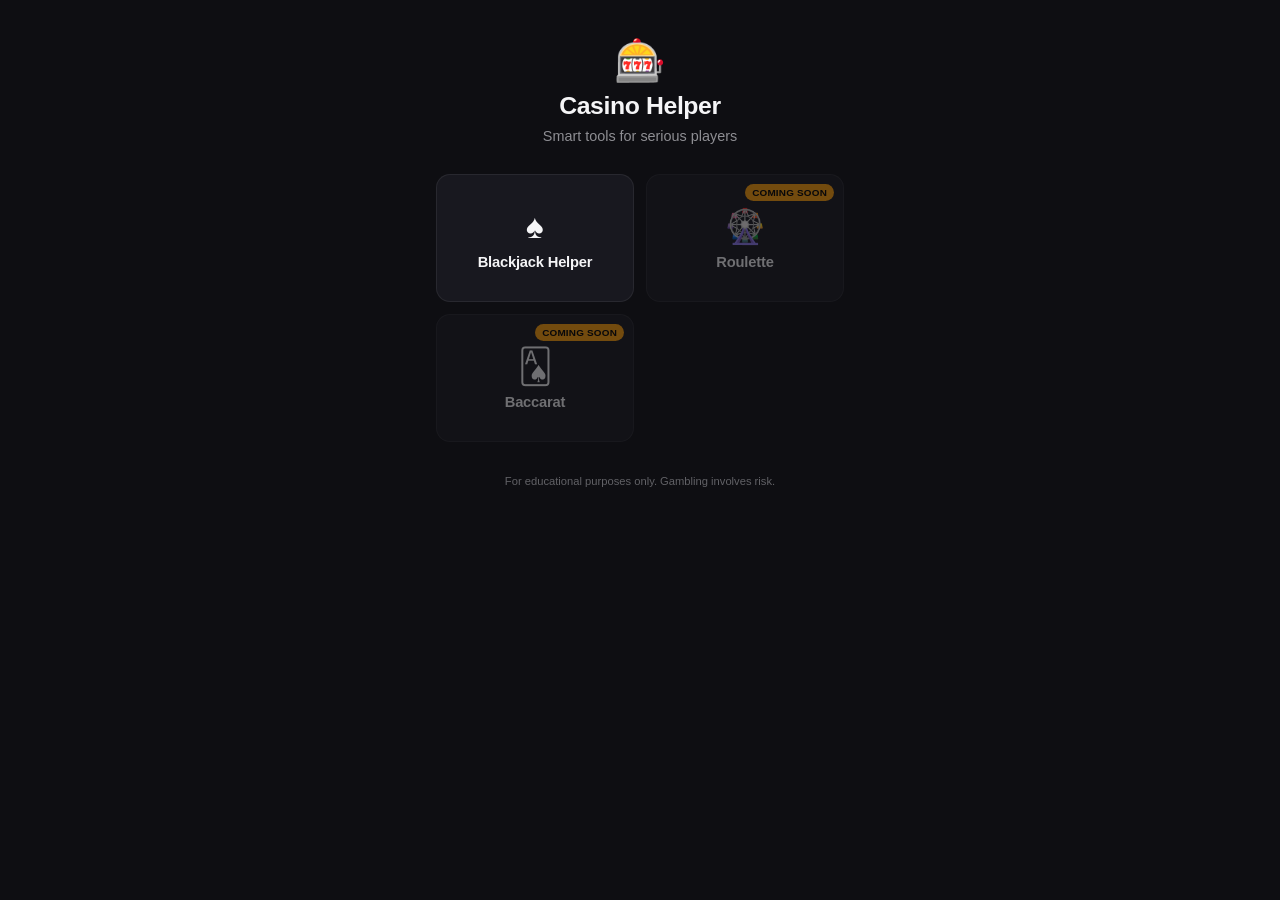
==== index.html @ 8d998544 "Create index.html" ====
<!DOCTYPE html>
<html lang="en">
<head>
  <meta charset="UTF-8">
  <meta name="viewport" content="width=device-width, initial-scale=1.0, maximum-scale=1.0, user-scalable=no">
  <title>Casino Helper</title>
  <script src="https://telegram.org/js/telegram-web-app.js"></script>
  <style>
    :root {
      --bg: var(--tg-theme-bg-color, #0e0e12);
      --text: var(--tg-theme-text-color, #f5f5f7);
      --hint: var(--tg-theme-hint-color, #8e8e93);
      --button: var(--tg-theme-button-color, #2aabee);
      --button-text: var(--tg-theme-button-text-color, #ffffff);
      --secondary: var(--tg-theme-secondary-bg-color, #1c1c22);
      --accent: #30d158;
      --danger: #ff453a;
      --warning: #ff9f0a;
      --card: #18181f;
      --border: rgba(255,255,255,0.07);
      --radius: 14px;
    }

    * {
      margin: 0;
      padding: 0;
      box-sizing: border-box;
      -webkit-tap-highlight-color: transparent;
    }

    body {
      font-family: -apple-system, BlinkMacSystemFont, 'SF Pro Text', 'Segoe UI', Roboto, Helvetica, Arial, sans-serif;
      background: var(--bg);
      color: var(--text);
      min-height: 100vh;
      overflow-x: hidden;
      -webkit-font-smoothing: antialiased;
    }

    .view {
      display: none;
      padding: 20px 16px 40px;
      max-width: 440px;
      margin: 0 auto;
    }

    .view.active {
      display: block;
      animation: fadeUp 0.28s ease;
    }

    @keyframes fadeUp {
      from { opacity: 0; transform: translateY(10px); }
      to { opacity: 1; transform: translateY(0); }
    }

    /* ===== MENU ===== */
    .header {
      text-align: center;
      padding: 20px 0 28px;
    }

    .header .logo {
      font-size: 2.6rem;
      margin-bottom: 10px;
      line-height: 1;
    }

    .header h1 {
      font-size: 1.55rem;
      font-weight: 700;
      letter-spacing: -0.4px;
      margin-bottom: 6px;
    }

    .header p {
      color: var(--hint);
      font-size: 0.9rem;
      line-height: 1.4;
    }

    .games-grid {
      display: grid;
      grid-template-columns: 1fr 1fr;
      gap: 12px;
    }

    .game-card {
      background: var(--card);
      border: 1px solid var(--border);
      border-radius: var(--radius);
      padding: 22px 12px 18px;
      text-align: center;
      cursor: pointer;
      transition: transform 0.12s ease, background 0.15s;
      position: relative;
      min-height: 128px;
      display: flex;
      flex-direction: column;
      align-items: center;
      justify-content: center;
      gap: 10px;
    }

    .game-card.enabled:active {
      transform: scale(0.96);
      background: #1f1f28;
    }

    .game-card.disabled {
      opacity: 0.42;
      cursor: not-allowed;
    }

    .game-card .icon {
      font-size: 2.1rem;
      line-height: 1;
    }

    .game-card .title {
      font-size: 0.92rem;
      font-weight: 600;
      letter-spacing: -0.2px;
    }

    .badge {
      position: absolute;
      top: 9px;
      right: 9px;
      background: var(--warning);
      color: #000;
      font-size: 0.62rem;
      font-weight: 700;
      padding: 3px 7px;
      border-radius: 20px;
      text-transform: uppercase;
      letter-spacing: 0.2px;
    }

    /* ===== BLACKJACK ===== */
    .top-bar {
      display: flex;
      align-items: center;
      margin-bottom: 18px;
    }

    .back-btn {
      display: inline-flex;
      align-items: center;
      gap: 5px;
      background: var(--secondary);
      border: 1px solid var(--border);
      color: var(--text);
      font-size: 0.9rem;
      font-weight: 500;
      padding: 9px 14px;
      border-radius: 10px;
      cursor: pointer;
    }

    .back-btn:active {
      opacity: 0.8;
    }

    .screen-title {
      font-size: 1.35rem;
      font-weight: 700;
      margin-bottom: 18px;
      letter-spacing: -0.3px;
    }

    .help-box {
      background: var(--secondary);
      border-radius: var(--radius);
      padding: 14px 16px;
      margin-bottom: 22px;
      font-size: 0.82rem;
      color: var(--hint);
      line-height: 1.55;
    }

    .help-box strong {
      color: var(--text);
    }

    .input-group {
      margin-bottom: 14px;
    }

    .input-group label {
      display: block;
      font-size: 0.82rem;
      color: var(--hint);
      margin-bottom: 6px;
      font-weight: 500;
    }

    .input-group input {
      width: 100%;
      background: var(--secondary);
      border: 1px solid var(--border);
      border-radius: 12px;
      padding: 15px 16px;
      font-size: 1.2rem;
      font-weight: 500;
      color: var(--text);
      outline: none;
      transition: border-color 0.2s;
    }

    .input-group input:focus {
      border-color: var(--button);
    }

    .input-group input::placeholder {
      color: var(--hint);
      opacity: 0.6;
      font-weight: 400;
    }

    .btn-row {
      display: flex;
      gap: 10px;
      margin: 20px 0 24px;
    }

    .btn {
      flex: 1;
      border: none;
      border-radius: 12px;
      padding: 16px;
      font-size: 1rem;
      font-weight: 600;
      cursor: pointer;
      transition: transform 0.1s, opacity 0.15s;
    }

    .btn:active {
      transform: scale(0.97);
    }

    .btn-primary {
      background: var(--button);
      color: var(--button-text);
    }

    .btn-secondary {
      background: var(--secondary);
      color: var(--text);
      border: 1px solid var(--border);
    }

    .result-card {
      background: var(--card);
      border: 1px solid var(--border);
      border-radius: 16px;
      padding: 22px 18px;
      display: none;
    }

    .result-card.visible {
      display: block;
      animation: fadeUp 0.3s ease;
    }

    .tc-value {
      font-size: 2.6rem;
      font-weight: 800;
      text-align: center;
      letter-spacing: -1px;
      line-height: 1.1;
    }

    .tc-label {
      text-align: center;
      color: var(--hint);
      font-size: 0.82rem;
      margin: 4px 0 18px;
      font-weight: 500;
    }

    .recommendation {
      text-align: center;
      font-size: 1.05rem;
      font-weight: 700;
      padding: 13px 12px;
      border-radius: 12px;
      margin-bottom: 14px;
      letter-spacing: -0.2px;
    }

    .rec-risk {
      background: rgba(48, 209, 88, 0.14);
      color: var(--accent);
    }

    .rec-neutral {
      background: rgba(255, 159, 10, 0.14);
      color: var(--warning);
    }

    .rec-pass {
      background: rgba(255, 69, 58, 0.14);
      color: var(--danger);
    }

    .extra-tip {
      font-size: 0.84rem;
      color: var(--hint);
      text-align: center;
      line-height: 1.5;
    }

    .disclaimer {
      text-align: center;
      font-size: 0.7rem;
      color: var(--hint);
      opacity: 0.65;
      margin-top: 32px;
      line-height: 1.4;
      padding: 0 10px;
    }
  </style>
</head>
<body>
  <!-- MAIN MENU -->
  <div id="view-menu" class="view active">
    <div class="header">
      <div class="logo">🎰</div>
      <h1>Casino Helper</h1>
      <p>Smart tools for serious players</p>
    </div>
    <div class="games-grid" id="games-grid"></div>
    <p class="disclaimer">For educational purposes only. Gambling involves risk.</p>
  </div>

  <!-- BLACKJACK -->
  <div id="view-blackjack" class="view">
    <div class="top-bar">
      <button class="back-btn" onclick="navigateTo('menu')">← Menu</button>
    </div>

    <h2 class="screen-title">♠ Blackjack Helper</h2>

    <div class="help-box">
      <strong>Hi-Lo System</strong><br>
      2–6 = <strong>+1</strong> &nbsp;·&nbsp; 7–9 = <strong>0</strong> &nbsp;·&nbsp; 10–A = <strong>−1</strong><br>
      Track Running Count → divide by decks left = True Count
    </div>

    <div class="input-group">
      <label for="running-count">Running Count</label>
      <input type="number" id="running-count" placeholder="e.g. 8 or -4" step="1" inputmode="numeric">
    </div>

    <div class="input-group">
      <label for="decks-remaining">Decks Remaining</label>
      <input type="number" id="decks-remaining" placeholder="e.g. 4.5" step="0.1" min="0.1" inputmode="decimal">
    </div>

    <div class="btn-row">
      <button class="btn btn-primary" id="calc-btn">Calculate</button>
      <button class="btn btn-secondary" id="reset-btn">Reset</button>
    </div>

    <div class="result-card" id="result-card">
      <div class="tc-value" id="true-count-value">0.0</div>
      <div class="tc-label">True Count</div>
      <div class="recommendation" id="recommendation"></div>
      <div class="extra-tip" id="extra-tip"></div>
    </div>

    <p class="disclaimer">For educational purposes only. Gambling involves risk.</p>
  </div>

  <script>
    /*
     * ============================================================
     * HOW TO ADD A NEW GAME
     * ============================================================
     * 1. Add entry to GAMES object:
     *    newgame: {
     *      id: 'newgame',
     *      title: 'Game Name',
     *      enabled: true,
     *      icon: '🎲',
     *      init: function () { ... }
     *    }
     * 2. Create <div id="view-newgame" class="view">...</div>
     * 3. Put logic inside init()
     * 4. Menu card is generated automatically
     * ============================================================
     */

    const GAMES = {
      blackjack: {
        id: 'blackjack',
        title: 'Blackjack Helper',
        enabled: true,
        icon: '♠',
        init: function () {
          const saved = localStorage.getItem('blackjack_runningCount');
          if (saved !== null) {
            document.getElementById('running-count').value = saved;
          }
          setTimeout(() => {
            const el = document.getElementById('running-count');
            if (el && !el.value) el.focus();
          }, 200);
        }
      },
      roulette: {
        id: 'roulette',
        title: 'Roulette',
        enabled: false,
        icon: '🎡',
        init: function () {}
      },
      baccarat: {
        id: 'baccarat',
        title: 'Baccarat',
        enabled: false,
        icon: '🂡',
        init: function () {}
      }
    };

    // ---------- Telegram ----------
    const tg = window.Telegram?.WebApp;
    if (tg) {
      tg.ready();
      tg.expand();
      tg.setHeaderColor(tg.themeParams.bg_color || '#0e0e12');
      tg.setBackgroundColor(tg.themeParams.bg_color || '#0e0e12');

      if (tg.themeParams) {
        const p = tg.themeParams;
        const root = document.documentElement;
        if (p.bg_color) root.style.setProperty('--tg-theme-bg-color', p.bg_color);
        if (p.text_color) root.style.setProperty('--tg-theme-text-color', p.text_color);
        if (p.hint_color) root.style.setProperty('--tg-theme-hint-color', p.hint_color);
        if (p.button_color) root.style.setProperty('--tg-theme-button-color', p.button_color);
        if (p.button_text_color) root.style.setProperty('--tg-theme-button-text-color', p.button_text_color);
        if (p.secondary_bg_color) root.style.setProperty('--tg-theme-secondary-bg-color', p.secondary_bg_color);
      }
    }

    function haptic(type = 'light') {
      try {
        tg?.HapticFeedback?.impactOccurred(type);
      } catch (e) {}
    }

    function showAlert(msg) {
      if (tg?.showAlert) {
        tg.showAlert(msg);
      } else {
        alert(msg);
      }
    }

    // ---------- Navigation ----------
    function navigateTo(viewId) {
      document.querySelectorAll('.view').forEach(v => v.classList.remove('active'));

      if (viewId === 'menu') {
        document.getElementById('view-menu').classList.add('active');
        haptic('light');
        return;
      }

      const game = GAMES[viewId];
      if (!game || !game.enabled) return;

      const viewEl = document.getElementById('view-' + viewId);
      if (viewEl) {
        viewEl.classList.add('active');
        haptic('light');
        if (typeof game.init === 'function') game.init();
      }
    }

    // ---------- Build Menu ----------
    function buildMenu() {
      const grid = document.getElementById('games-grid');
      grid.innerHTML = '';

      Object.values(GAMES).forEach(game => {
        const card = document.createElement('div');
        card.className = 'game-card ' + (game.enabled ? 'enabled' : 'disabled');
        card.innerHTML = `
          <div class="icon">${game.icon}</div>
          <div class="title">${game.title}</div>
          ${game.enabled ? '' : '<span class="badge">Coming Soon</span>'}
        `;
        if (game.enabled) {
          card.addEventListener('click', () => navigateTo(game.id));
        }
        grid.appendChild(card);
      });
    }

    // ---------- Blackjack Logic ----------
    function calculateTrueCount() {
      const rcRaw = document.getElementById('running-count').value.trim();
      const decksRaw = document.getElementById('decks-remaining').value.trim();

      const runningCount = parseFloat(rcRaw);
      const decksRemaining = parseFloat(decksRaw);

      if (rcRaw === '' || isNaN(runningCount)) {
        showAlert('Enter a valid Running Count (integer).');
        return;
      }
      if (decksRaw === '' || isNaN(decksRemaining) || decksRemaining <= 0) {
        showAlert('Decks Remaining must be a number greater than 0.');
        return;
      }

      localStorage.setItem('blackjack_runningCount', runningCount);

      const trueCount = runningCount / decksRemaining;
      const tc = Math.round(trueCount * 10) / 10;

      const resultCard = document.getElementById('result-card');
      const tcEl = document.getElementById('true-count-value');
      const recEl = document.getElementById('recommendation');
      const tipEl = document.getElementById('extra-tip');

      tcEl.textContent = (tc > 0 ? '+' : '') + tc.toFixed(1);
      tcEl.style.color = tc >= 2 ? 'var(--accent)' : tc <= -1 ? 'var(--danger)' : 'var(--text)';

      let recClass, recText, tipText;

      if (tc >= 2) {
        recClass = 'rec-risk';
        recText = 'RISK · Increase Bet';
        tipText = getAdvancedTip(tc);
      } else if (tc > -1) {
        recClass = 'rec-neutral';
        recText = 'Neutral · Basic Strategy';
        tipText = 'No clear edge. Play solid basic strategy and wait for a better count.';
      } else {
        recClass = 'rec-pass';
        recText = 'PASS · Minimum Bet';
        tipText = 'Casino has the edge. Reduce bets or sit out this shoe.';
      }

      recEl.className = 'recommendation ' + recClass;
      recEl.textContent = recText;
      tipEl.textContent = tipText;

      resultCard.classList.add('visible');
      haptic('medium');
    }

    function getAdvancedTip(tc) {
      if (tc >= 4) {
        return 'Very strong count. Take Insurance. Stand 16 vs 10, double 9 vs 2, double 10 vs A (Illustrious 18).';
      }
      if (tc >= 3) {
        return 'Strong edge. Consider Insurance. Key deviations: stand on 16 vs 10, double 10 vs A.';
      }
      return 'Player edge appears. Raise bet size moderately and stick to basic strategy + simple deviations.';
    }

    function resetCount() {
      document.getElementById('running-count').value = '';
      document.getElementById('decks-remaining').value = '';
      document.getElementById('result-card').classList.remove('visible');
      localStorage.removeItem('blackjack_runningCount');
      haptic('light');
    }

    // ---------- Events ----------
    document.getElementById('calc-btn').addEventListener('click', calculateTrueCount);
    document.getElementById('reset-btn').addEventListener('click', resetCount);

    document.getElementById('running-count').addEventListener('keydown', e => {
      if (e.key === 'Enter') {
        e.preventDefault();
        document.getElementById('decks-remaining').focus();
      }
    });

    document.getElementById('decks-remaining').addEventListener('keydown', e => {
      if (e.key === 'Enter') {
        e.preventDefault();
        calculateTrueCount();
      }
    });

    // ---------- Init ----------
    buildMenu();
  </script>
</body>
</html>
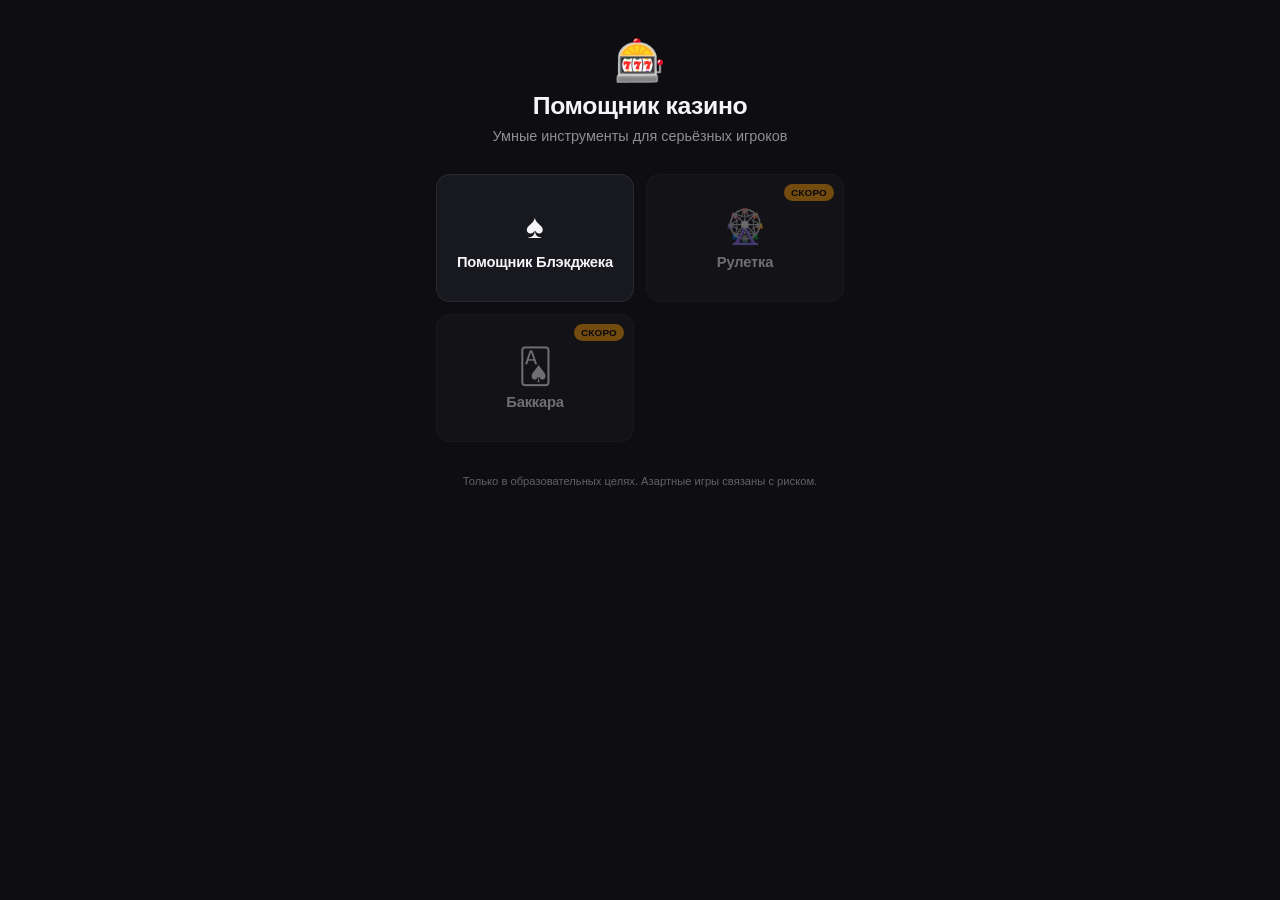
==== commit 98331a03: "Update index.html" ====
--- a/index.html
+++ b/index.html
@@ -1,9 +1,9 @@
 <!DOCTYPE html>
-<html lang="en">
+<html lang="ru">
 <head>
   <meta charset="UTF-8">
   <meta name="viewport" content="width=device-width, initial-scale=1.0, maximum-scale=1.0, user-scalable=no">
-  <title>Casino Helper</title>
+  <title>Помощник казино</title>
   <script src="https://telegram.org/js/telegram-web-app.js"></script>
   <style>
     :root {
@@ -187,12 +187,38 @@
       margin-bottom: 14px;
     }
 
-    .input-group label {
-      display: block;
+    .label-row {
+      display: flex;
+      align-items: center;
+      gap: 8px;
+      margin-bottom: 6px;
+    }
+
+    .label-row label {
       font-size: 0.82rem;
       color: var(--hint);
-      margin-bottom: 6px;
       font-weight: 500;
+    }
+
+    .info-btn {
+      width: 20px;
+      height: 20px;
+      border-radius: 50%;
+      background: var(--button);
+      color: var(--button-text);
+      border: none;
+      font-size: 0.75rem;
+      font-weight: 700;
+      cursor: pointer;
+      display: flex;
+      align-items: center;
+      justify-content: center;
+      flex-shrink: 0;
+      line-height: 1;
+    }
+
+    .info-btn:active {
+      opacity: 0.75;
     }
 
     .input-group input {
@@ -327,40 +353,46 @@
   <div id="view-menu" class="view active">
     <div class="header">
       <div class="logo">🎰</div>
-      <h1>Casino Helper</h1>
-      <p>Smart tools for serious players</p>
+      <h1>Помощник казино</h1>
+      <p>Умные инструменты для серьёзных игроков</p>
     </div>
     <div class="games-grid" id="games-grid"></div>
-    <p class="disclaimer">For educational purposes only. Gambling involves risk.</p>
+    <p class="disclaimer">Только в образовательных целях. Азартные игры связаны с риском.</p>
   </div>
 
   <!-- BLACKJACK -->
   <div id="view-blackjack" class="view">
     <div class="top-bar">
-      <button class="back-btn" onclick="navigateTo('menu')">← Menu</button>
+      <button class="back-btn" onclick="navigateTo('menu')">← Меню</button>
     </div>
 
-    <h2 class="screen-title">♠ Blackjack Helper</h2>
+    <h2 class="screen-title">♠ Помощник Блэкджека</h2>
 
     <div class="help-box">
-      <strong>Hi-Lo System</strong><br>
-      2–6 = <strong>+1</strong> &nbsp;·&nbsp; 7–9 = <strong>0</strong> &nbsp;·&nbsp; 10–A = <strong>−1</strong><br>
-      Track Running Count → divide by decks left = True Count
+      <strong>Система Hi-Lo</strong><br>
+      2–6 = <strong>+1</strong> &nbsp;·&nbsp; 7–9 = <strong>0</strong> &nbsp;·&nbsp; 10–Туз = <strong>−1</strong><br>
+      Считаете Running Count по ходу раздачи → делите на оставшиеся колоды = True Count
     </div>
 
     <div class="input-group">
-      <label for="running-count">Running Count</label>
-      <input type="number" id="running-count" placeholder="e.g. 8 or -4" step="1" inputmode="numeric">
+      <div class="label-row">
+        <label for="running-count">Running Count (текущий счёт)</label>
+        <button class="info-btn" onclick="showInfo('running')">!</button>
+      </div>
+      <input type="number" id="running-count" placeholder="например 8 или -4" step="1" inputmode="numeric">
     </div>
 
     <div class="input-group">
-      <label for="decks-remaining">Decks Remaining</label>
-      <input type="number" id="decks-remaining" placeholder="e.g. 4.5" step="0.1" min="0.1" inputmode="decimal">
+      <div class="label-row">
+        <label for="decks-remaining">Оставшиеся колоды</label>
+        <button class="info-btn" onclick="showInfo('decks')">!</button>
+      </div>
+      <input type="number" id="decks-remaining" placeholder="например 4.5" step="0.1" min="0.1" inputmode="decimal">
     </div>
 
     <div class="btn-row">
-      <button class="btn btn-primary" id="calc-btn">Calculate</button>
-      <button class="btn btn-secondary" id="reset-btn">Reset</button>
+      <button class="btn btn-primary" id="calc-btn">Рассчитать</button>
+      <button class="btn btn-secondary" id="reset-btn">Сбросить</button>
     </div>
 
     <div class="result-card" id="result-card">
@@ -370,32 +402,32 @@
       <div class="extra-tip" id="extra-tip"></div>
     </div>
 
-    <p class="disclaimer">For educational purposes only. Gambling involves risk.</p>
+    <p class="disclaimer">Только в образовательных целях. Азартные игры связаны с риском.</p>
   </div>
 
   <script>
     /*
      * ============================================================
-     * HOW TO ADD A NEW GAME
+     * КАК ДОБАВИТЬ НОВУЮ ИГРУ
      * ============================================================
-     * 1. Add entry to GAMES object:
+     * 1. Добавь запись в объект GAMES:
      *    newgame: {
      *      id: 'newgame',
-     *      title: 'Game Name',
+     *      title: 'Название игры',
      *      enabled: true,
      *      icon: '🎲',
      *      init: function () { ... }
      *    }
-     * 2. Create <div id="view-newgame" class="view">...</div>
-     * 3. Put logic inside init()
-     * 4. Menu card is generated automatically
+     * 2. Создай <div id="view-newgame" class="view">...</div>
+     * 3. Логику пиши внутри init()
+     * 4. Карточка в меню появится автоматически
      * ============================================================
      */
 
     const GAMES = {
       blackjack: {
         id: 'blackjack',
-        title: 'Blackjack Helper',
+        title: 'Помощник Блэкджека',
         enabled: true,
         icon: '♠',
         init: function () {
@@ -411,14 +443,14 @@
       },
       roulette: {
         id: 'roulette',
-        title: 'Roulette',
+        title: 'Рулетка',
         enabled: false,
         icon: '🎡',
         init: function () {}
       },
       baccarat: {
         id: 'baccarat',
-        title: 'Baccarat',
+        title: 'Баккара',
         enabled: false,
         icon: '🂡',
         init: function () {}
@@ -459,6 +491,31 @@
       }
     }
 
+    // ---------- Пояснения по кнопке ! ----------
+    function showInfo(type) {
+      haptic('light');
+      if (type === 'running') {
+        showAlert(
+          'Running Count (текущий счёт)\n\n' +
+          'Это суммарный счёт всех открытых карт по системе Hi-Lo:\n\n' +
+          '• Карты 2, 3, 4, 5, 6 → +1\n' +
+          '• Карты 7, 8, 9 → 0\n' +
+          '• 10, Валет, Дама, Король, Туз → −1\n\n' +
+          'Просто прибавляйте или вычитайте значение каждой карты по мере раздачи. В конце раунда (или когда хотите проверить) введите получившееся число.'
+        );
+      } else if (type === 'decks') {
+        showAlert(
+          'Оставшиеся колоды\n\n' +
+          'Укажите, сколько колод примерно ещё осталось в шузе (колоде).\n\n' +
+          'Примеры:\n' +
+          '• Полный шуз 6 колод → 6\n' +
+          '• Осталось чуть меньше половины из 6 → 2.5–3\n' +
+          '• Осталось около 1 колоды → 1 или 1.5\n\n' +
+          'Точность до 0.5 колоды уже хорошо работает. True Count = Running Count ÷ Оставшиеся колоды.'
+        );
+      }
+    }
+
     // ---------- Navigation ----------
     function navigateTo(viewId) {
       document.querySelectorAll('.view').forEach(v => v.classList.remove('active'));
@@ -491,7 +548,7 @@
         card.innerHTML = `
           <div class="icon">${game.icon}</div>
           <div class="title">${game.title}</div>
-          ${game.enabled ? '' : '<span class="badge">Coming Soon</span>'}
+          ${game.enabled ? '' : '<span class="badge">Скоро</span>'}
         `;
         if (game.enabled) {
           card.addEventListener('click', () => navigateTo(game.id));
@@ -509,11 +566,11 @@
       const decksRemaining = parseFloat(decksRaw);
 
       if (rcRaw === '' || isNaN(runningCount)) {
-        showAlert('Enter a valid Running Count (integer).');
+        showAlert('Введите корректный Running Count (целое число).');
         return;
       }
       if (decksRaw === '' || isNaN(decksRemaining) || decksRemaining <= 0) {
-        showAlert('Decks Remaining must be a number greater than 0.');
+        showAlert('Оставшиеся колоды должны быть числом больше 0.');
         return;
       }
 
@@ -534,16 +591,16 @@
 
       if (tc >= 2) {
         recClass = 'rec-risk';
-        recText = 'RISK · Increase Bet';
+        recText = 'РИСК · Увеличить ставку';
         tipText = getAdvancedTip(tc);
       } else if (tc > -1) {
         recClass = 'rec-neutral';
-        recText = 'Neutral · Basic Strategy';
-        tipText = 'No clear edge. Play solid basic strategy and wait for a better count.';
+        recText = 'Нейтрально · Базовая стратегия';
+        tipText = 'Явного преимущества нет. Играйте по базовой стратегии и ждите лучшего счёта.';
       } else {
         recClass = 'rec-pass';
-        recText = 'PASS · Minimum Bet';
-        tipText = 'Casino has the edge. Reduce bets or sit out this shoe.';
+        recText = 'ПАС · Минимальная ставка';
+        tipText = 'Преимущество у казино. Уменьшите ставки или пропустите этот шуз.';
       }
 
       recEl.className = 'recommendation ' + recClass;
@@ -556,12 +613,12 @@
 
     function getAdvancedTip(tc) {
       if (tc >= 4) {
-        return 'Very strong count. Take Insurance. Stand 16 vs 10, double 9 vs 2, double 10 vs A (Illustrious 18).';
+        return 'Очень сильный счёт. Берите Insurance. Стойте на 16 против 10, удваивайте 9 против 2, 10 против Туза (Illustrious 18).';
       }
       if (tc >= 3) {
-        return 'Strong edge. Consider Insurance. Key deviations: stand on 16 vs 10, double 10 vs A.';
-      }
-      return 'Player edge appears. Raise bet size moderately and stick to basic strategy + simple deviations.';
+        return 'Сильное преимущество. Можно брать Insurance. Ключевые отклонения: стоять на 16 vs 10, удваивать 10 vs Туз.';
+      }
+      return 'Появилось преимущество игрока. Умеренно повышайте ставку и придерживайтесь базовой стратегии + простых отклонений.';
     }
 
     function resetCount() {
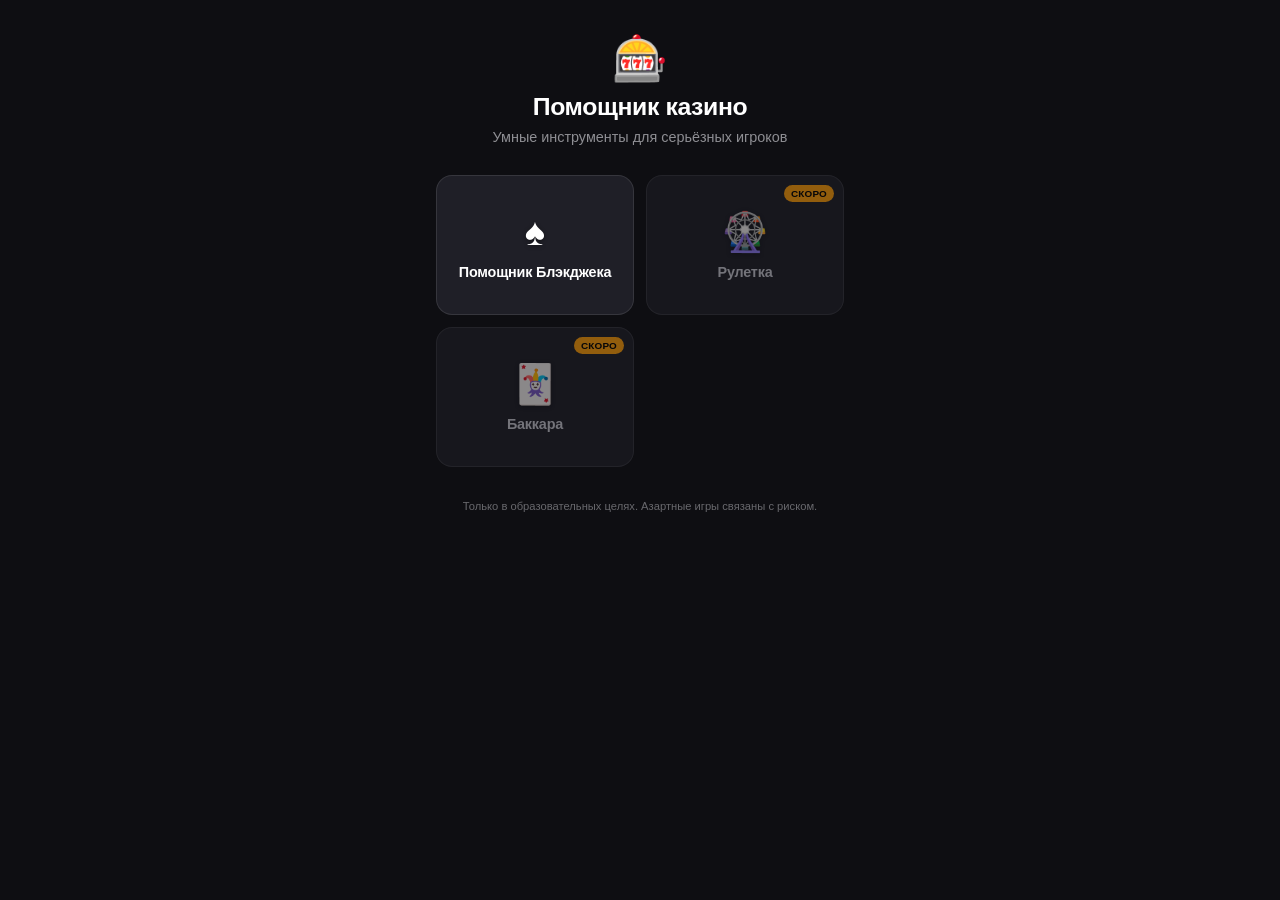
==== commit 0c21c658: "Update index.html" ====
--- a/index.html
+++ b/index.html
@@ -16,9 +16,9 @@
       --accent: #30d158;
       --danger: #ff453a;
       --warning: #ff9f0a;
-      --card: #18181f;
-      --border: rgba(255,255,255,0.07);
-      --radius: 14px;
+      --card: #1f1f27;
+      --border: rgba(255,255,255,0.10);
+      --radius: 16px;
     }
 
     * {
@@ -57,12 +57,12 @@
     /* ===== MENU ===== */
     .header {
       text-align: center;
-      padding: 20px 0 28px;
+      padding: 16px 0 28px;
     }
 
     .header .logo {
-      font-size: 2.6rem;
-      margin-bottom: 10px;
+      font-size: 2.8rem;
+      margin-bottom: 12px;
       line-height: 1;
     }
 
@@ -71,6 +71,7 @@
       font-weight: 700;
       letter-spacing: -0.4px;
       margin-bottom: 6px;
+      color: #ffffff;
     }
 
     .header p {
@@ -89,38 +90,50 @@
       background: var(--card);
       border: 1px solid var(--border);
       border-radius: var(--radius);
-      padding: 22px 12px 18px;
+      padding: 20px 10px 16px;
       text-align: center;
       cursor: pointer;
       transition: transform 0.12s ease, background 0.15s;
       position: relative;
-      min-height: 128px;
+      min-height: 140px;
       display: flex;
       flex-direction: column;
       align-items: center;
       justify-content: center;
-      gap: 10px;
+      gap: 12px;
     }
 
     .game-card.enabled:active {
       transform: scale(0.96);
-      background: #1f1f28;
+      background: #2a2a35;
     }
 
     .game-card.disabled {
-      opacity: 0.42;
+      opacity: 0.55;
       cursor: not-allowed;
     }
 
     .game-card .icon {
-      font-size: 2.1rem;
+      font-size: 2.4rem;
       line-height: 1;
+      color: #ffffff;
+      filter: drop-shadow(0 1px 2px rgba(0,0,0,0.4));
+    }
+
+    .game-card.enabled .icon {
+      color: #ffffff;
     }
 
     .game-card .title {
-      font-size: 0.92rem;
+      font-size: 0.9rem;
       font-weight: 600;
       letter-spacing: -0.2px;
+      color: #ffffff;
+      line-height: 1.25;
+    }
+
+    .game-card.disabled .title {
+      color: #c8c8d0;
     }
 
     .badge {
@@ -150,7 +163,7 @@
       gap: 5px;
       background: var(--secondary);
       border: 1px solid var(--border);
-      color: var(--text);
+      color: #ffffff;
       font-size: 0.9rem;
       font-weight: 500;
       padding: 9px 14px;
@@ -167,6 +180,7 @@
       font-weight: 700;
       margin-bottom: 18px;
       letter-spacing: -0.3px;
+      color: #ffffff;
     }
 
     .help-box {
@@ -180,7 +194,7 @@
     }
 
     .help-box strong {
-      color: var(--text);
+      color: #ffffff;
     }
 
     .input-group {
@@ -201,13 +215,13 @@
     }
 
     .info-btn {
-      width: 20px;
-      height: 20px;
+      width: 22px;
+      height: 22px;
       border-radius: 50%;
       background: var(--button);
       color: var(--button-text);
       border: none;
-      font-size: 0.75rem;
+      font-size: 0.8rem;
       font-weight: 700;
       cursor: pointer;
       display: flex;
@@ -229,7 +243,7 @@
       padding: 15px 16px;
       font-size: 1.2rem;
       font-weight: 500;
-      color: var(--text);
+      color: #ffffff;
       outline: none;
       transition: border-color 0.2s;
     }
@@ -240,7 +254,7 @@
 
     .input-group input::placeholder {
       color: var(--hint);
-      opacity: 0.6;
+      opacity: 0.7;
       font-weight: 400;
     }
 
@@ -272,7 +286,7 @@
 
     .btn-secondary {
       background: var(--secondary);
-      color: var(--text);
+      color: #ffffff;
       border: 1px solid var(--border);
     }
 
@@ -295,6 +309,7 @@
       text-align: center;
       letter-spacing: -1px;
       line-height: 1.1;
+      color: #ffffff;
     }
 
     .tc-label {
@@ -316,17 +331,17 @@
     }
 
     .rec-risk {
-      background: rgba(48, 209, 88, 0.14);
+      background: rgba(48, 209, 88, 0.16);
       color: var(--accent);
     }
 
     .rec-neutral {
-      background: rgba(255, 159, 10, 0.14);
+      background: rgba(255, 159, 10, 0.16);
       color: var(--warning);
     }
 
     .rec-pass {
-      background: rgba(255, 69, 58, 0.14);
+      background: rgba(255, 69, 58, 0.16);
       color: var(--danger);
     }
 
@@ -341,7 +356,7 @@
       text-align: center;
       font-size: 0.7rem;
       color: var(--hint);
-      opacity: 0.65;
+      opacity: 0.7;
       margin-top: 32px;
       line-height: 1.4;
       padding: 0 10px;
@@ -429,7 +444,7 @@
         id: 'blackjack',
         title: 'Помощник Блэкджека',
         enabled: true,
-        icon: '♠',
+        icon: '♠️',
         init: function () {
           const saved = localStorage.getItem('blackjack_runningCount');
           if (saved !== null) {
@@ -452,7 +467,7 @@
         id: 'baccarat',
         title: 'Баккара',
         enabled: false,
-        icon: '🂡',
+        icon: '🃏',
         init: function () {}
       }
     };
@@ -462,8 +477,10 @@
     if (tg) {
       tg.ready();
       tg.expand();
-      tg.setHeaderColor(tg.themeParams.bg_color || '#0e0e12');
-      tg.setBackgroundColor(tg.themeParams.bg_color || '#0e0e12');
+      try {
+        tg.setHeaderColor(tg.themeParams.bg_color || '#0e0e12');
+        tg.setBackgroundColor(tg.themeParams.bg_color || '#0e0e12');
+      } catch (e) {}
 
       if (tg.themeParams) {
         const p = tg.themeParams;
@@ -506,12 +523,12 @@
       } else if (type === 'decks') {
         showAlert(
           'Оставшиеся колоды\n\n' +
-          'Укажите, сколько колод примерно ещё осталось в шузе (колоде).\n\n' +
+          'Укажите, сколько колод примерно ещё осталось в шузе.\n\n' +
           'Примеры:\n' +
           '• Полный шуз 6 колод → 6\n' +
           '• Осталось чуть меньше половины из 6 → 2.5–3\n' +
           '• Осталось около 1 колоды → 1 или 1.5\n\n' +
-          'Точность до 0.5 колоды уже хорошо работает. True Count = Running Count ÷ Оставшиеся колоды.'
+          'Точность до 0.5 колоды уже хорошо работает.\nTrue Count = Running Count ÷ Оставшиеся колоды.'
         );
       }
     }
@@ -585,7 +602,7 @@
       const tipEl = document.getElementById('extra-tip');
 
       tcEl.textContent = (tc > 0 ? '+' : '') + tc.toFixed(1);
-      tcEl.style.color = tc >= 2 ? 'var(--accent)' : tc <= -1 ? 'var(--danger)' : 'var(--text)';
+      tcEl.style.color = tc >= 2 ? 'var(--accent)' : tc <= -1 ? 'var(--danger)' : '#ffffff';
 
       let recClass, recText, tipText;
 
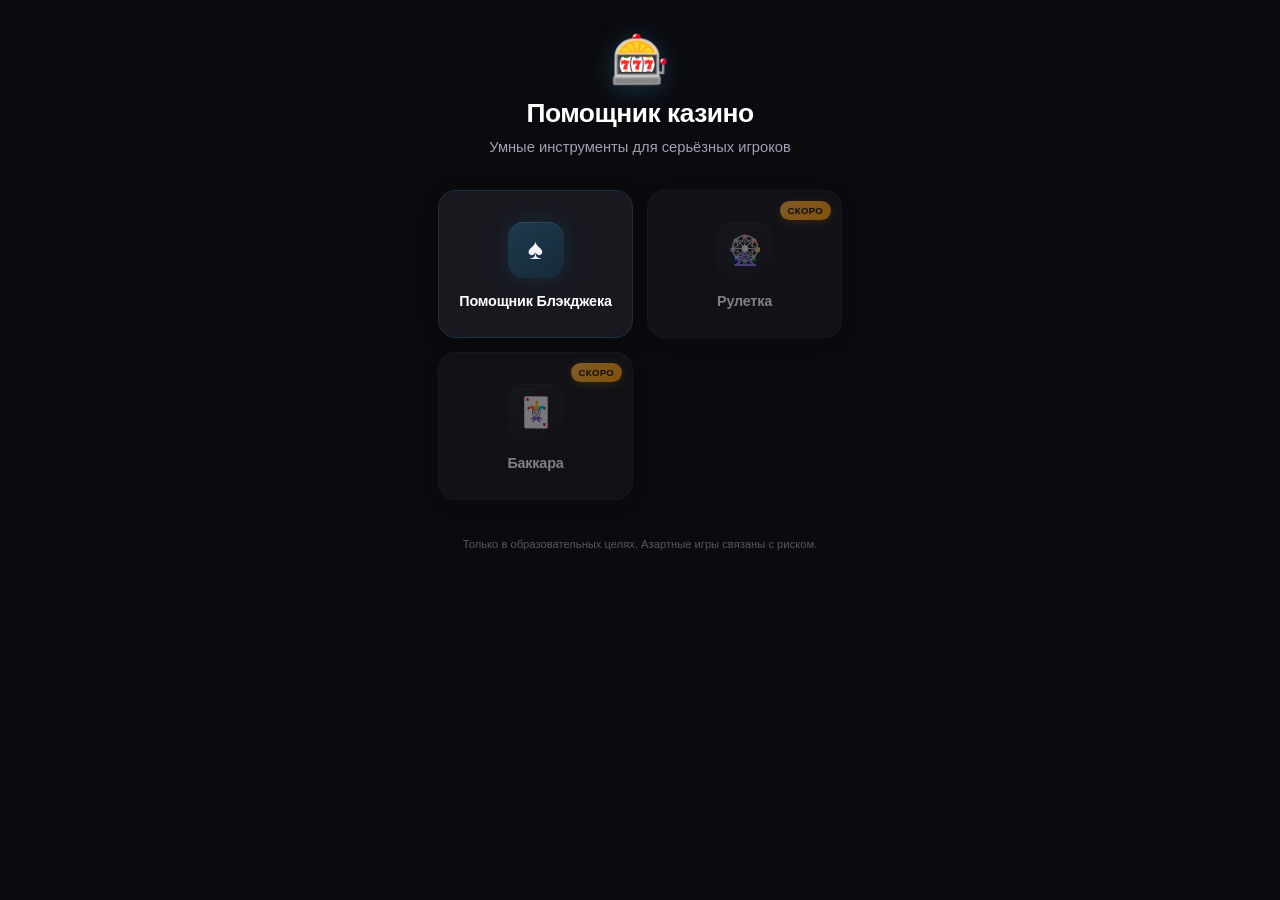
==== commit a506746f: "Update index.html" ====
--- a/index.html
+++ b/index.html
@@ -7,18 +7,22 @@
   <script src="https://telegram.org/js/telegram-web-app.js"></script>
   <style>
     :root {
-      --bg: var(--tg-theme-bg-color, #0e0e12);
-      --text: var(--tg-theme-text-color, #f5f5f7);
-      --hint: var(--tg-theme-hint-color, #8e8e93);
-      --button: var(--tg-theme-button-color, #2aabee);
-      --button-text: var(--tg-theme-button-text-color, #ffffff);
-      --secondary: var(--tg-theme-secondary-bg-color, #1c1c22);
+      --bg: #0b0b0f;
+      --bg-elevated: #13131a;
+      --card: #18181f;
+      --card-hover: #1f1f28;
+      --text: #f4f4f8;
+      --text-secondary: #a0a0b0;
+      --hint: #6e6e80;
+      --border: rgba(255, 255, 255, 0.06);
+      --border-strong: rgba(255, 255, 255, 0.1);
+      --button: #2aabee;
+      --button-hover: #1e9ad9;
       --accent: #30d158;
       --danger: #ff453a;
       --warning: #ff9f0a;
-      --card: #1f1f27;
-      --border: rgba(255,255,255,0.10);
-      --radius: 16px;
+      --radius: 18px;
+      --radius-sm: 12px;
     }
 
     * {
@@ -29,7 +33,7 @@
     }
 
     body {
-      font-family: -apple-system, BlinkMacSystemFont, 'SF Pro Text', 'Segoe UI', Roboto, Helvetica, Arial, sans-serif;
+      font-family: -apple-system, BlinkMacSystemFont, 'SF Pro Display', 'SF Pro Text', 'Segoe UI', Roboto, Helvetica, Arial, sans-serif;
       background: var(--bg);
       color: var(--text);
       min-height: 100vh;
@@ -39,89 +43,101 @@
 
     .view {
       display: none;
-      padding: 20px 16px 40px;
+      padding: 24px 18px 48px;
       max-width: 440px;
       margin: 0 auto;
     }
 
     .view.active {
       display: block;
-      animation: fadeUp 0.28s ease;
+      animation: fadeUp 0.3s cubic-bezier(0.22, 1, 0.36, 1);
     }
 
     @keyframes fadeUp {
-      from { opacity: 0; transform: translateY(10px); }
+      from { opacity: 0; transform: translateY(12px); }
       to { opacity: 1; transform: translateY(0); }
     }
 
-    /* ===== MENU ===== */
     .header {
       text-align: center;
-      padding: 16px 0 28px;
+      padding: 12px 0 32px;
     }
 
     .header .logo {
-      font-size: 2.8rem;
-      margin-bottom: 12px;
+      font-size: 3rem;
+      margin-bottom: 14px;
       line-height: 1;
+      filter: drop-shadow(0 4px 12px rgba(42, 171, 238, 0.25));
     }
 
     .header h1 {
-      font-size: 1.55rem;
+      font-size: 1.65rem;
       font-weight: 700;
-      letter-spacing: -0.4px;
-      margin-bottom: 6px;
+      letter-spacing: -0.5px;
+      margin-bottom: 8px;
       color: #ffffff;
     }
 
     .header p {
-      color: var(--hint);
-      font-size: 0.9rem;
-      line-height: 1.4;
+      color: var(--text-secondary);
+      font-size: 0.92rem;
+      line-height: 1.45;
     }
 
     .games-grid {
       display: grid;
       grid-template-columns: 1fr 1fr;
-      gap: 12px;
+      gap: 14px;
     }
 
     .game-card {
       background: var(--card);
       border: 1px solid var(--border);
       border-radius: var(--radius);
-      padding: 20px 10px 16px;
+      padding: 24px 14px 20px;
       text-align: center;
       cursor: pointer;
-      transition: transform 0.12s ease, background 0.15s;
+      transition: transform 0.15s ease, background 0.15s, border-color 0.15s, box-shadow 0.15s;
       position: relative;
-      min-height: 140px;
+      min-height: 148px;
       display: flex;
       flex-direction: column;
       align-items: center;
       justify-content: center;
-      gap: 12px;
+      gap: 14px;
+      box-shadow: 0 4px 20px rgba(0, 0, 0, 0.25);
     }
 
     .game-card.enabled:active {
       transform: scale(0.96);
-      background: #2a2a35;
+      background: var(--card-hover);
+      border-color: var(--border-strong);
+    }
+
+    .game-card.enabled {
+      border-color: rgba(42, 171, 238, 0.15);
     }
 
     .game-card.disabled {
-      opacity: 0.55;
+      opacity: 0.48;
       cursor: not-allowed;
     }
 
-    .game-card .icon {
-      font-size: 2.4rem;
-      line-height: 1;
-      color: #ffffff;
-      filter: drop-shadow(0 1px 2px rgba(0,0,0,0.4));
-    }
-
-    .game-card.enabled .icon {
-      color: #ffffff;
+    .game-card .icon-wrap {
+      width: 56px;
+      height: 56px;
+      border-radius: 16px;
+      background: linear-gradient(145deg, #22222c, #1a1a22);
+      display: flex;
+      align-items: center;
+      justify-content: center;
+      font-size: 1.8rem;
+      box-shadow: inset 0 1px 0 rgba(255,255,255,0.05);
+    }
+
+    .game-card.enabled .icon-wrap {
+      background: linear-gradient(145deg, #1e3a4f, #152a38);
+      box-shadow: 0 0 20px rgba(42, 171, 238, 0.15), inset 0 1px 0 rgba(255,255,255,0.08);
     }
 
     .game-card .title {
@@ -129,88 +145,96 @@
       font-weight: 600;
       letter-spacing: -0.2px;
       color: #ffffff;
-      line-height: 1.25;
-    }
-
-    .game-card.disabled .title {
-      color: #c8c8d0;
+      line-height: 1.3;
     }
 
     .badge {
       position: absolute;
-      top: 9px;
-      right: 9px;
-      background: var(--warning);
-      color: #000;
-      font-size: 0.62rem;
+      top: 10px;
+      right: 10px;
+      background: linear-gradient(135deg, #ffb340, #ff9f0a);
+      color: #1a1200;
+      font-size: 0.6rem;
       font-weight: 700;
-      padding: 3px 7px;
+      padding: 4px 8px;
       border-radius: 20px;
       text-transform: uppercase;
-      letter-spacing: 0.2px;
-    }
-
-    /* ===== BLACKJACK ===== */
+      letter-spacing: 0.3px;
+      box-shadow: 0 2px 8px rgba(255, 159, 10, 0.3);
+    }
+
     .top-bar {
       display: flex;
       align-items: center;
-      margin-bottom: 18px;
-    }
-
-    .back-btn {
+      justify-content: space-between;
+      margin-bottom: 20px;
+      gap: 10px;
+    }
+
+    .back-btn, .help-btn {
       display: inline-flex;
       align-items: center;
-      gap: 5px;
-      background: var(--secondary);
+      gap: 6px;
+      background: var(--bg-elevated);
       border: 1px solid var(--border);
-      color: #ffffff;
+      color: var(--text-secondary);
       font-size: 0.9rem;
       font-weight: 500;
-      padding: 9px 14px;
-      border-radius: 10px;
+      padding: 10px 16px;
+      border-radius: 12px;
       cursor: pointer;
-    }
-
-    .back-btn:active {
-      opacity: 0.8;
+      transition: background 0.15s, color 0.15s;
+    }
+
+    .back-btn:active, .help-btn:active {
+      background: var(--card);
+      color: #ffffff;
+    }
+
+    .help-btn {
+      color: var(--button);
+      border-color: rgba(42, 171, 238, 0.25);
+      background: rgba(42, 171, 238, 0.08);
     }
 
     .screen-title {
-      font-size: 1.35rem;
+      font-size: 1.4rem;
       font-weight: 700;
-      margin-bottom: 18px;
-      letter-spacing: -0.3px;
+      margin-bottom: 20px;
+      letter-spacing: -0.4px;
       color: #ffffff;
     }
 
     .help-box {
-      background: var(--secondary);
+      background: var(--bg-elevated);
+      border: 1px solid var(--border);
       border-radius: var(--radius);
-      padding: 14px 16px;
-      margin-bottom: 22px;
-      font-size: 0.82rem;
-      color: var(--hint);
-      line-height: 1.55;
+      padding: 16px 18px;
+      margin-bottom: 24px;
+      font-size: 0.84rem;
+      color: var(--text-secondary);
+      line-height: 1.6;
     }
 
     .help-box strong {
       color: #ffffff;
+      font-weight: 600;
     }
 
     .input-group {
-      margin-bottom: 14px;
+      margin-bottom: 16px;
     }
 
     .label-row {
       display: flex;
       align-items: center;
       gap: 8px;
-      margin-bottom: 6px;
+      margin-bottom: 8px;
     }
 
     .label-row label {
-      font-size: 0.82rem;
-      color: var(--hint);
+      font-size: 0.84rem;
+      color: var(--text-secondary);
       font-weight: 500;
     }
 
@@ -218,10 +242,10 @@
       width: 22px;
       height: 22px;
       border-radius: 50%;
-      background: var(--button);
-      color: var(--button-text);
-      border: none;
-      font-size: 0.8rem;
+      background: rgba(42, 171, 238, 0.15);
+      color: var(--button);
+      border: 1px solid rgba(42, 171, 238, 0.25);
+      font-size: 0.75rem;
       font-weight: 700;
       cursor: pointer;
       display: flex;
@@ -229,50 +253,52 @@
       justify-content: center;
       flex-shrink: 0;
       line-height: 1;
+      transition: background 0.15s;
     }
 
     .info-btn:active {
-      opacity: 0.75;
+      background: rgba(42, 171, 238, 0.3);
     }
 
     .input-group input {
       width: 100%;
-      background: var(--secondary);
+      background: var(--bg-elevated);
       border: 1px solid var(--border);
-      border-radius: 12px;
-      padding: 15px 16px;
-      font-size: 1.2rem;
+      border-radius: var(--radius-sm);
+      padding: 16px 18px;
+      font-size: 1.15rem;
       font-weight: 500;
       color: #ffffff;
       outline: none;
-      transition: border-color 0.2s;
+      transition: border-color 0.2s, box-shadow 0.2s;
     }
 
     .input-group input:focus {
-      border-color: var(--button);
+      border-color: rgba(42, 171, 238, 0.5);
+      box-shadow: 0 0 0 3px rgba(42, 171, 238, 0.12);
     }
 
     .input-group input::placeholder {
       color: var(--hint);
-      opacity: 0.7;
+      opacity: 0.85;
       font-weight: 400;
     }
 
     .btn-row {
       display: flex;
-      gap: 10px;
-      margin: 20px 0 24px;
+      gap: 12px;
+      margin: 24px 0 28px;
     }
 
     .btn {
       flex: 1;
       border: none;
-      border-radius: 12px;
+      border-radius: var(--radius-sm);
       padding: 16px;
       font-size: 1rem;
       font-weight: 600;
       cursor: pointer;
-      transition: transform 0.1s, opacity 0.15s;
+      transition: transform 0.12s, opacity 0.15s, background 0.15s;
     }
 
     .btn:active {
@@ -280,91 +306,287 @@
     }
 
     .btn-primary {
-      background: var(--button);
-      color: var(--button-text);
+      background: linear-gradient(180deg, #35b5f5 0%, #2aabee 100%);
+      color: #ffffff;
+      box-shadow: 0 4px 16px rgba(42, 171, 238, 0.35);
+    }
+
+    .btn-primary:active {
+      background: var(--button-hover);
     }
 
     .btn-secondary {
-      background: var(--secondary);
-      color: #ffffff;
+      background: var(--bg-elevated);
+      color: var(--text-secondary);
       border: 1px solid var(--border);
+    }
+
+    .btn-secondary:active {
+      color: #ffffff;
+      background: var(--card);
     }
 
     .result-card {
       background: var(--card);
       border: 1px solid var(--border);
-      border-radius: 16px;
-      padding: 22px 18px;
+      border-radius: var(--radius);
+      padding: 28px 20px 24px;
       display: none;
+      box-shadow: 0 8px 32px rgba(0, 0, 0, 0.3);
     }
 
     .result-card.visible {
       display: block;
-      animation: fadeUp 0.3s ease;
+      animation: fadeUp 0.35s cubic-bezier(0.22, 1, 0.36, 1);
     }
 
     .tc-value {
-      font-size: 2.6rem;
+      font-size: 3rem;
       font-weight: 800;
       text-align: center;
-      letter-spacing: -1px;
-      line-height: 1.1;
+      letter-spacing: -1.5px;
+      line-height: 1.05;
       color: #ffffff;
     }
 
     .tc-label {
       text-align: center;
       color: var(--hint);
-      font-size: 0.82rem;
-      margin: 4px 0 18px;
+      font-size: 0.8rem;
+      margin: 6px 0 20px;
       font-weight: 500;
+      letter-spacing: 0.3px;
+      text-transform: uppercase;
     }
 
     .recommendation {
       text-align: center;
       font-size: 1.05rem;
       font-weight: 700;
-      padding: 13px 12px;
-      border-radius: 12px;
+      padding: 14px 16px;
+      border-radius: 14px;
       margin-bottom: 14px;
       letter-spacing: -0.2px;
     }
 
     .rec-risk {
-      background: rgba(48, 209, 88, 0.16);
+      background: rgba(48, 209, 88, 0.12);
       color: var(--accent);
+      border: 1px solid rgba(48, 209, 88, 0.2);
     }
 
     .rec-neutral {
-      background: rgba(255, 159, 10, 0.16);
+      background: rgba(255, 159, 10, 0.12);
       color: var(--warning);
+      border: 1px solid rgba(255, 159, 10, 0.2);
     }
 
     .rec-pass {
-      background: rgba(255, 69, 58, 0.16);
+      background: rgba(255, 69, 58, 0.12);
       color: var(--danger);
+      border: 1px solid rgba(255, 69, 58, 0.2);
     }
 
     .extra-tip {
       font-size: 0.84rem;
-      color: var(--hint);
+      color: var(--text-secondary);
       text-align: center;
-      line-height: 1.5;
+      line-height: 1.55;
+      padding: 0 4px;
     }
 
     .disclaimer {
       text-align: center;
       font-size: 0.7rem;
       color: var(--hint);
-      opacity: 0.7;
-      margin-top: 32px;
-      line-height: 1.4;
-      padding: 0 10px;
+      opacity: 0.75;
+      margin-top: 36px;
+      line-height: 1.45;
+      padding: 0 12px;
+    }
+
+    .modal-overlay {
+      position: fixed;
+      inset: 0;
+      background: rgba(0, 0, 0, 0.72);
+      backdrop-filter: blur(8px);
+      -webkit-backdrop-filter: blur(8px);
+      z-index: 1000;
+      display: flex;
+      align-items: flex-end;
+      justify-content: center;
+      opacity: 0;
+      visibility: hidden;
+      transition: opacity 0.25s ease, visibility 0.25s;
+      padding: 16px;
+    }
+
+    .modal-overlay.open {
+      opacity: 1;
+      visibility: visible;
+    }
+
+    .modal {
+      background: var(--card);
+      border: 1px solid var(--border-strong);
+      border-radius: 24px 24px 20px 20px;
+      width: 100%;
+      max-width: 400px;
+      max-height: 85vh;
+      overflow-y: auto;
+      transform: translateY(40px);
+      transition: transform 0.3s cubic-bezier(0.22, 1, 0.36, 1);
+      box-shadow: 0 -8px 40px rgba(0, 0, 0, 0.5);
+    }
+
+    .modal-overlay.open .modal {
+      transform: translateY(0);
+    }
+
+    .modal-header {
+      display: flex;
+      align-items: center;
+      justify-content: space-between;
+      padding: 20px 20px 12px;
+      position: sticky;
+      top: 0;
+      background: var(--card);
+      z-index: 2;
+      border-bottom: 1px solid var(--border);
+    }
+
+    .modal-header h3 {
+      font-size: 1.15rem;
+      font-weight: 700;
+      color: #ffffff;
+      letter-spacing: -0.3px;
+    }
+
+    .modal-close {
+      width: 32px;
+      height: 32px;
+      border-radius: 50%;
+      background: var(--bg-elevated);
+      border: 1px solid var(--border);
+      color: var(--text-secondary);
+      font-size: 1.1rem;
+      cursor: pointer;
+      display: flex;
+      align-items: center;
+      justify-content: center;
+      line-height: 1;
+    }
+
+    .modal-close:active {
+      background: var(--card-hover);
+      color: #ffffff;
+    }
+
+    .modal-body {
+      padding: 8px 20px 28px;
+    }
+
+    .modal-section {
+      margin-bottom: 22px;
+    }
+
+    .modal-section:last-child {
+      margin-bottom: 0;
+    }
+
+    .modal-section h4 {
+      font-size: 0.95rem;
+      font-weight: 600;
+      color: #ffffff;
+      margin-bottom: 10px;
+    }
+
+    .modal-section p {
+      font-size: 0.88rem;
+      color: var(--text-secondary);
+      line-height: 1.55;
+      margin-bottom: 8px;
+    }
+
+    .modal-img {
+      width: 100%;
+      border-radius: 14px;
+      margin: 12px 0 4px;
+      display: block;
+      border: 1px solid var(--border);
+    }
+
+    .step-list {
+      display: flex;
+      flex-direction: column;
+      gap: 12px;
+      margin-top: 10px;
+    }
+
+    .step {
+      display: flex;
+      gap: 12px;
+      align-items: flex-start;
+    }
+
+    .step-num {
+      width: 26px;
+      height: 26px;
+      border-radius: 50%;
+      background: rgba(42, 171, 238, 0.15);
+      color: var(--button);
+      font-size: 0.8rem;
+      font-weight: 700;
+      display: flex;
+      align-items: center;
+      justify-content: center;
+      flex-shrink: 0;
+      margin-top: 1px;
+    }
+
+    .step-text {
+      font-size: 0.88rem;
+      color: var(--text-secondary);
+      line-height: 1.5;
+    }
+
+    .example-box {
+      background: rgba(42, 171, 238, 0.08);
+      border: 1px solid rgba(42, 171, 238, 0.18);
+      border-radius: 14px;
+      padding: 14px 16px;
+      margin-top: 12px;
+    }
+
+    .example-box .label {
+      font-size: 0.75rem;
+      color: var(--button);
+      font-weight: 600;
+      text-transform: uppercase;
+      letter-spacing: 0.4px;
+      margin-bottom: 6px;
+    }
+
+    .example-box p {
+      font-size: 0.88rem;
+      color: var(--text);
+      line-height: 1.5;
+      margin: 0;
+    }
+
+    .tip-box {
+      background: rgba(255, 159, 10, 0.08);
+      border: 1px solid rgba(255, 159, 10, 0.18);
+      border-radius: 14px;
+      padding: 14px 16px;
+      margin-top: 14px;
+      font-size: 0.85rem;
+      color: var(--text-secondary);
+      line-height: 1.5;
     }
   </style>
 </head>
 <body>
-  <!-- MAIN MENU -->
   <div id="view-menu" class="view active">
     <div class="header">
       <div class="logo">🎰</div>
@@ -375,10 +597,10 @@
     <p class="disclaimer">Только в образовательных целях. Азартные игры связаны с риском.</p>
   </div>
 
-  <!-- BLACKJACK -->
   <div id="view-blackjack" class="view">
     <div class="top-bar">
       <button class="back-btn" onclick="navigateTo('menu')">← Меню</button>
+      <button class="help-btn" onclick="openModal('help')">Помощь</button>
     </div>
 
     <h2 class="screen-title">♠ Помощник Блэкджека</h2>
@@ -386,13 +608,13 @@
     <div class="help-box">
       <strong>Система Hi-Lo</strong><br>
       2–6 = <strong>+1</strong> &nbsp;·&nbsp; 7–9 = <strong>0</strong> &nbsp;·&nbsp; 10–Туз = <strong>−1</strong><br>
-      Считаете Running Count по ходу раздачи → делите на оставшиеся колоды = True Count
+      Считаете Running Count → делите на оставшиеся колоды = True Count
     </div>
 
     <div class="input-group">
       <div class="label-row">
         <label for="running-count">Running Count (текущий счёт)</label>
-        <button class="info-btn" onclick="showInfo('running')">!</button>
+        <button class="info-btn" onclick="openModal('running')">!</button>
       </div>
       <input type="number" id="running-count" placeholder="например 8 или -4" step="1" inputmode="numeric">
     </div>
@@ -400,7 +622,7 @@
     <div class="input-group">
       <div class="label-row">
         <label for="decks-remaining">Оставшиеся колоды</label>
-        <button class="info-btn" onclick="showInfo('decks')">!</button>
+        <button class="info-btn" onclick="openModal('decks')">!</button>
       </div>
       <input type="number" id="decks-remaining" placeholder="например 4.5" step="0.1" min="0.1" inputmode="decimal">
     </div>
@@ -420,25 +642,17 @@
     <p class="disclaimer">Только в образовательных целях. Азартные игры связаны с риском.</p>
   </div>
 
+  <div class="modal-overlay" id="modal-overlay" onclick="closeModal(event)">
+    <div class="modal" id="modal" onclick="event.stopPropagation()">
+      <div class="modal-header">
+        <h3 id="modal-title">Заголовок</h3>
+        <button class="modal-close" onclick="closeModal()">×</button>
+      </div>
+      <div class="modal-body" id="modal-body"></div>
+    </div>
+  </div>
+
   <script>
-    /*
-     * ============================================================
-     * КАК ДОБАВИТЬ НОВУЮ ИГРУ
-     * ============================================================
-     * 1. Добавь запись в объект GAMES:
-     *    newgame: {
-     *      id: 'newgame',
-     *      title: 'Название игры',
-     *      enabled: true,
-     *      icon: '🎲',
-     *      init: function () { ... }
-     *    }
-     * 2. Создай <div id="view-newgame" class="view">...</div>
-     * 3. Логику пиши внутри init()
-     * 4. Карточка в меню появится автоматически
-     * ============================================================
-     */
-
     const GAMES = {
       blackjack: {
         id: 'blackjack',
@@ -447,105 +661,143 @@
         icon: '♠️',
         init: function () {
           const saved = localStorage.getItem('blackjack_runningCount');
-          if (saved !== null) {
-            document.getElementById('running-count').value = saved;
-          }
+          if (saved !== null) document.getElementById('running-count').value = saved;
           setTimeout(() => {
             const el = document.getElementById('running-count');
             if (el && !el.value) el.focus();
           }, 200);
         }
       },
-      roulette: {
-        id: 'roulette',
-        title: 'Рулетка',
-        enabled: false,
-        icon: '🎡',
-        init: function () {}
+      roulette: { id: 'roulette', title: 'Рулетка', enabled: false, icon: '🎡', init: function () {} },
+      baccarat: { id: 'baccarat', title: 'Баккара', enabled: false, icon: '🃏', init: function () {} }
+    };
+
+    const MODALS = {
+      running: {
+        title: 'Running Count',
+        body: `
+          <div class="modal-section">
+            <h4>Что это?</h4>
+            <p>Текущий счёт — сумма всех открытых карт с начала шуза по системе <strong>Hi-Lo</strong>.</p>
+          </div>
+          <div class="modal-section">
+            <h4>Значения карт</h4>
+            <img class="modal-img" src="hilo.jpg" alt="Hi-Lo values">
+          </div>
+          <div class="modal-section">
+            <h4>Как считать</h4>
+            <div class="step-list">
+              <div class="step"><div class="step-num">1</div><div class="step-text">В начале шуза Running Count = 0</div></div>
+              <div class="step"><div class="step-num">2</div><div class="step-text">Каждую открытую карту прибавляйте или вычитайте по таблице</div></div>
+              <div class="step"><div class="step-num">3</div><div class="step-text">В любой момент можете ввести текущее значение в поле</div></div>
+            </div>
+          </div>
+          <div class="example-box">
+            <div class="label">Пример</div>
+            <p>Карты: 5 (+1), Король (−1), 3 (+1), 8 (0), Туз (−1)<br>
+            Running Count = +1 −1 +1 +0 −1 = <strong>0</strong></p>
+          </div>
+        `
       },
-      baccarat: {
-        id: 'baccarat',
-        title: 'Баккара',
-        enabled: false,
-        icon: '🃏',
-        init: function () {}
+      decks: {
+        title: 'Оставшиеся колоды',
+        body: `
+          <div class="modal-section">
+            <h4>Что вводить?</h4>
+            <p>Примерно сколько <strong>полных колод</strong> ещё осталось в шузе.</p>
+          </div>
+          <div class="modal-section">
+            <h4>Как оценить</h4>
+            <div class="step-list">
+              <div class="step"><div class="step-num">1</div><div class="step-text">В начале 6-колодного шуза → <strong>6</strong></div></div>
+              <div class="step"><div class="step-num">2</div><div class="step-text">Осталось примерно половина → <strong>3</strong></div></div>
+              <div class="step"><div class="step-num">3</div><div class="step-text">Осталась ~1 колода → <strong>1</strong> или <strong>1.5</strong></div></div>
+            </div>
+          </div>
+          <div class="example-box">
+            <div class="label">Точность</div>
+            <p>Достаточно оценивать с шагом 0.5. Приблизительная оценка уже даёт хороший True Count.</p>
+          </div>
+          <div class="tip-box">
+            <strong>Формула:</strong><br>
+            True Count = Running Count ÷ Оставшиеся колоды
+          </div>
+        `
+      },
+      help: {
+        title: 'Как пользоваться',
+        body: `
+          <div class="modal-section">
+            <h4>1. Система Hi-Lo</h4>
+            <p>Самая популярная система карточного счёта.</p>
+            <img class="modal-img" src="hilo.jpg" alt="Hi-Lo chart">
+          </div>
+          <div class="modal-section">
+            <h4>2. Как получается True Count</h4>
+            <img class="modal-img" src="scheme.jpg" alt="True Count scheme">
+          </div>
+          <div class="modal-section">
+            <h4>3. Рекомендации по True Count</h4>
+            <img class="modal-img" src="recs.jpg" alt="Recommendations">
+          </div>
+          <div class="modal-section">
+            <h4>Пошагово</h4>
+            <div class="step-list">
+              <div class="step"><div class="step-num">1</div><div class="step-text"><strong>Считайте карты</strong> во время игры (Running Count).</div></div>
+              <div class="step"><div class="step-num">2</div><div class="step-text"><strong>Оцените</strong>, сколько колод осталось в шузе.</div></div>
+              <div class="step"><div class="step-num">3</div><div class="step-text"><strong>Введите</strong> оба числа и нажмите «Рассчитать».</div></div>
+              <div class="step"><div class="step-num">4</div><div class="step-text"><strong>Следуйте рекомендации</strong> по ставке.</div></div>
+            </div>
+          </div>
+          <div class="tip-box">
+            Это образовательный инструмент. Настоящий карточный счёт требует практики и не гарантирует выигрыш. Играйте ответственно.
+          </div>
+        `
       }
     };
 
-    // ---------- Telegram ----------
     const tg = window.Telegram?.WebApp;
     if (tg) {
       tg.ready();
       tg.expand();
       try {
-        tg.setHeaderColor(tg.themeParams.bg_color || '#0e0e12');
-        tg.setBackgroundColor(tg.themeParams.bg_color || '#0e0e12');
+        tg.setHeaderColor('#0b0b0f');
+        tg.setBackgroundColor('#0b0b0f');
       } catch (e) {}
-
-      if (tg.themeParams) {
-        const p = tg.themeParams;
-        const root = document.documentElement;
-        if (p.bg_color) root.style.setProperty('--tg-theme-bg-color', p.bg_color);
-        if (p.text_color) root.style.setProperty('--tg-theme-text-color', p.text_color);
-        if (p.hint_color) root.style.setProperty('--tg-theme-hint-color', p.hint_color);
-        if (p.button_color) root.style.setProperty('--tg-theme-button-color', p.button_color);
-        if (p.button_text_color) root.style.setProperty('--tg-theme-button-text-color', p.button_text_color);
-        if (p.secondary_bg_color) root.style.setProperty('--tg-theme-secondary-bg-color', p.secondary_bg_color);
-      }
     }
 
     function haptic(type = 'light') {
-      try {
-        tg?.HapticFeedback?.impactOccurred(type);
-      } catch (e) {}
+      try { tg?.HapticFeedback?.impactOccurred(type); } catch (e) {}
     }
 
     function showAlert(msg) {
-      if (tg?.showAlert) {
-        tg.showAlert(msg);
-      } else {
-        alert(msg);
-      }
-    }
-
-    // ---------- Пояснения по кнопке ! ----------
-    function showInfo(type) {
+      if (tg?.showAlert) tg.showAlert(msg);
+      else alert(msg);
+    }
+
+    function openModal(type) {
+      const data = MODALS[type];
+      if (!data) return;
+      document.getElementById('modal-title').textContent = data.title;
+      document.getElementById('modal-body').innerHTML = data.body;
+      document.getElementById('modal-overlay').classList.add('open');
       haptic('light');
-      if (type === 'running') {
-        showAlert(
-          'Running Count (текущий счёт)\n\n' +
-          'Это суммарный счёт всех открытых карт по системе Hi-Lo:\n\n' +
-          '• Карты 2, 3, 4, 5, 6 → +1\n' +
-          '• Карты 7, 8, 9 → 0\n' +
-          '• 10, Валет, Дама, Король, Туз → −1\n\n' +
-          'Просто прибавляйте или вычитайте значение каждой карты по мере раздачи. В конце раунда (или когда хотите проверить) введите получившееся число.'
-        );
-      } else if (type === 'decks') {
-        showAlert(
-          'Оставшиеся колоды\n\n' +
-          'Укажите, сколько колод примерно ещё осталось в шузе.\n\n' +
-          'Примеры:\n' +
-          '• Полный шуз 6 колод → 6\n' +
-          '• Осталось чуть меньше половины из 6 → 2.5–3\n' +
-          '• Осталось около 1 колоды → 1 или 1.5\n\n' +
-          'Точность до 0.5 колоды уже хорошо работает.\nTrue Count = Running Count ÷ Оставшиеся колоды.'
-        );
-      }
-    }
-
-    // ---------- Navigation ----------
+    }
+
+    function closeModal(e) {
+      if (e && e.target !== document.getElementById('modal-overlay') && e.type === 'click') return;
+      document.getElementById('modal-overlay').classList.remove('open');
+    }
+
     function navigateTo(viewId) {
       document.querySelectorAll('.view').forEach(v => v.classList.remove('active'));
-
       if (viewId === 'menu') {
         document.getElementById('view-menu').classList.add('active');
         haptic('light');
         return;
       }
-
       const game = GAMES[viewId];
       if (!game || !game.enabled) return;
-
       const viewEl = document.getElementById('view-' + viewId);
       if (viewEl) {
         viewEl.classList.add('active');
@@ -554,31 +806,25 @@
       }
     }
 
-    // ---------- Build Menu ----------
     function buildMenu() {
       const grid = document.getElementById('games-grid');
       grid.innerHTML = '';
-
       Object.values(GAMES).forEach(game => {
         const card = document.createElement('div');
         card.className = 'game-card ' + (game.enabled ? 'enabled' : 'disabled');
         card.innerHTML = `
-          <div class="icon">${game.icon}</div>
+          <div class="icon-wrap">${game.icon}</div>
           <div class="title">${game.title}</div>
           ${game.enabled ? '' : '<span class="badge">Скоро</span>'}
         `;
-        if (game.enabled) {
-          card.addEventListener('click', () => navigateTo(game.id));
-        }
+        if (game.enabled) card.addEventListener('click', () => navigateTo(game.id));
         grid.appendChild(card);
       });
     }
 
-    // ---------- Blackjack Logic ----------
     function calculateTrueCount() {
       const rcRaw = document.getElementById('running-count').value.trim();
       const decksRaw = document.getElementById('decks-remaining').value.trim();
-
       const runningCount = parseFloat(rcRaw);
       const decksRemaining = parseFloat(decksRaw);
 
@@ -592,7 +838,6 @@
       }
 
       localStorage.setItem('blackjack_runningCount', runningCount);
-
       const trueCount = runningCount / decksRemaining;
       const tc = Math.round(trueCount * 10) / 10;
 
@@ -605,7 +850,6 @@
       tcEl.style.color = tc >= 2 ? 'var(--accent)' : tc <= -1 ? 'var(--danger)' : '#ffffff';
 
       let recClass, recText, tipText;
-
       if (tc >= 2) {
         recClass = 'rec-risk';
         recText = 'РИСК · Увеличить ставку';
@@ -623,18 +867,13 @@
       recEl.className = 'recommendation ' + recClass;
       recEl.textContent = recText;
       tipEl.textContent = tipText;
-
       resultCard.classList.add('visible');
       haptic('medium');
     }
 
     function getAdvancedTip(tc) {
-      if (tc >= 4) {
-        return 'Очень сильный счёт. Берите Insurance. Стойте на 16 против 10, удваивайте 9 против 2, 10 против Туза (Illustrious 18).';
-      }
-      if (tc >= 3) {
-        return 'Сильное преимущество. Можно брать Insurance. Ключевые отклонения: стоять на 16 vs 10, удваивать 10 vs Туз.';
-      }
+      if (tc >= 4) return 'Очень сильный счёт. Берите Insurance. Стойте на 16 против 10, удваивайте 9 против 2, 10 против Туза (Illustrious 18).';
+      if (tc >= 3) return 'Сильное преимущество. Можно брать Insurance. Ключевые отклонения: стоять на 16 vs 10, удваивать 10 vs Туз.';
       return 'Появилось преимущество игрока. Умеренно повышайте ставку и придерживайтесь базовой стратегии + простых отклонений.';
     }
 
@@ -646,25 +885,17 @@
       haptic('light');
     }
 
-    // ---------- Events ----------
     document.getElementById('calc-btn').addEventListener('click', calculateTrueCount);
     document.getElementById('reset-btn').addEventListener('click', resetCount);
 
     document.getElementById('running-count').addEventListener('keydown', e => {
-      if (e.key === 'Enter') {
-        e.preventDefault();
-        document.getElementById('decks-remaining').focus();
-      }
+      if (e.key === 'Enter') { e.preventDefault(); document.getElementById('decks-remaining').focus(); }
     });
-
     document.getElementById('decks-remaining').addEventListener('keydown', e => {
-      if (e.key === 'Enter') {
-        e.preventDefault();
-        calculateTrueCount();
-      }
+      if (e.key === 'Enter') { e.preventDefault(); calculateTrueCount(); }
     });
-
-    // ---------- Init ----------
+    document.addEventListener('keydown', e => { if (e.key === 'Escape') closeModal(); });
+
     buildMenu();
   </script>
 </body>
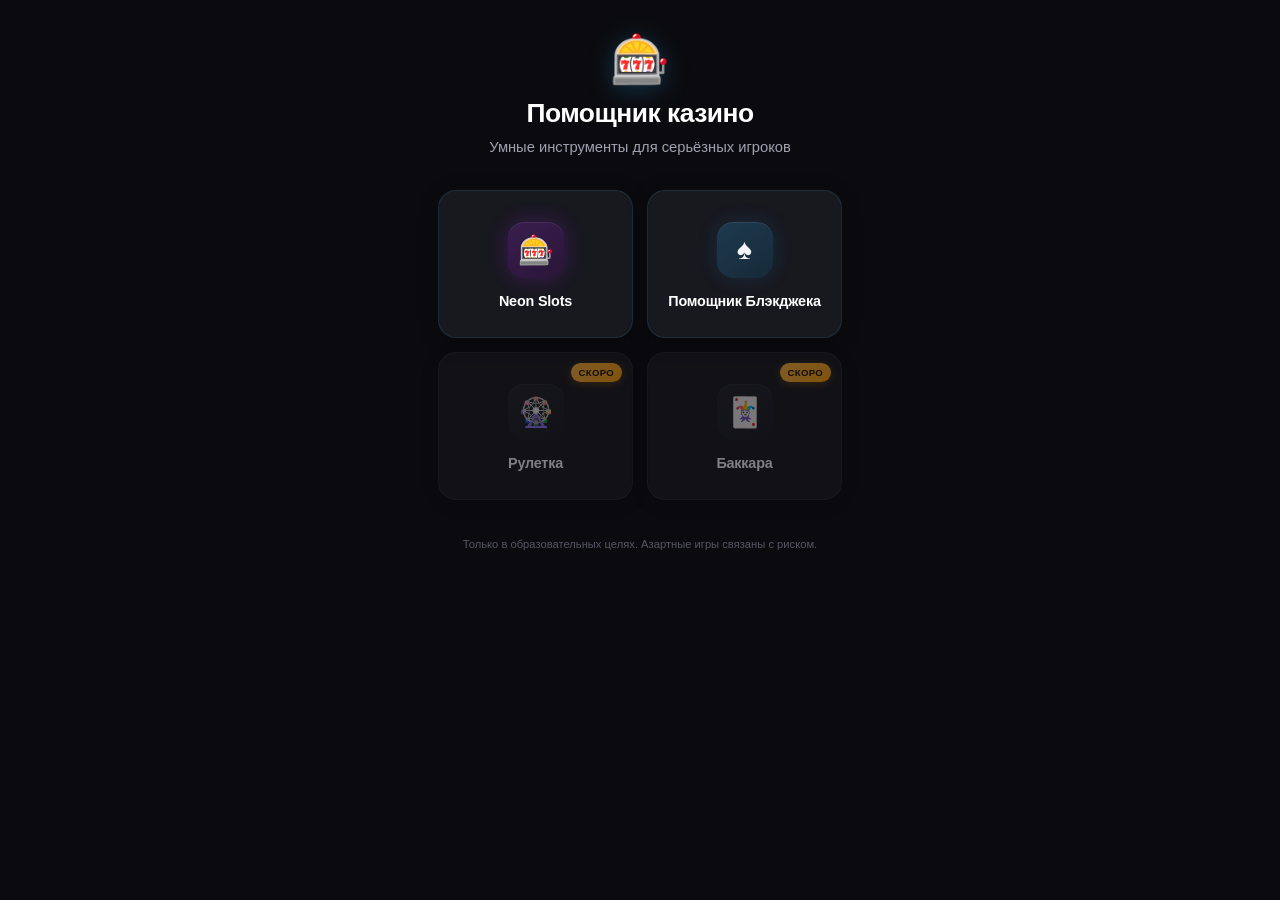
==== commit ee2f1c04: "Update index.html" ====
--- a/index.html
+++ b/index.html
@@ -2,7 +2,7 @@
 <html lang="ru">
 <head>
   <meta charset="UTF-8">
-  <meta name="viewport" content="width=device-width, initial-scale=1.0, maximum-scale=1.0, user-scalable=no">
+  <meta name="viewport" content="width=device-width, initial-scale=1.0, maximum-scale=1.0, user-scalable=no, viewport-fit=cover">
   <title>Помощник казино</title>
   <script src="https://telegram.org/js/telegram-web-app.js"></script>
   <style>
@@ -37,8 +37,10 @@
       background: var(--bg);
       color: var(--text);
       min-height: 100vh;
+      min-height: 100dvh;
       overflow-x: hidden;
       -webkit-font-smoothing: antialiased;
+      overscroll-behavior: none;
     }
 
     .view {
@@ -51,6 +53,38 @@
     .view.active {
       display: block;
       animation: fadeUp 0.3s cubic-bezier(0.22, 1, 0.36, 1);
+    }
+
+    /* Специальный вид для слотов — на весь экран */
+    #view-slots {
+      padding: 0;
+      max-width: none;
+      height: 100vh;
+      height: 100dvh;
+      position: relative;
+    }
+
+    #view-slots.active {
+      display: flex;
+      flex-direction: column;
+    }
+
+    .slots-topbar {
+      display: flex;
+      align-items: center;
+      justify-content: space-between;
+      padding: 12px 16px;
+      background: rgba(11, 11, 15, 0.95);
+      border-bottom: 1px solid var(--border);
+      z-index: 20;
+      flex-shrink: 0;
+    }
+
+    .slots-iframe {
+      flex: 1;
+      width: 100%;
+      border: none;
+      background: #0a0a12;
     }
 
     @keyframes fadeUp {
@@ -138,6 +172,11 @@
     .game-card.enabled .icon-wrap {
       background: linear-gradient(145deg, #1e3a4f, #152a38);
       box-shadow: 0 0 20px rgba(42, 171, 238, 0.15), inset 0 1px 0 rgba(255,255,255,0.08);
+    }
+
+    .game-card.slots-card.enabled .icon-wrap {
+      background: linear-gradient(145deg, #3a1e4f, #2a1538);
+      box-shadow: 0 0 20px rgba(176, 38, 255, 0.25), inset 0 1px 0 rgba(255,255,255,0.08);
     }
 
     .game-card .title {
@@ -587,6 +626,7 @@
   </style>
 </head>
 <body>
+  <!-- ==================== МЕНЮ ==================== -->
   <div id="view-menu" class="view active">
     <div class="header">
       <div class="logo">🎰</div>
@@ -597,6 +637,7 @@
     <p class="disclaimer">Только в образовательных целях. Азартные игры связаны с риском.</p>
   </div>
 
+  <!-- ==================== БЛЭКДЖЕК ==================== -->
   <div id="view-blackjack" class="view">
     <div class="top-bar">
       <button class="back-btn" onclick="navigateTo('menu')">← Меню</button>
@@ -642,6 +683,22 @@
     <p class="disclaimer">Только в образовательных целях. Азартные игры связаны с риском.</p>
   </div>
 
+  <!-- ==================== СЛОТЫ ==================== -->
+  <div id="view-slots" class="view">
+    <div class="slots-topbar">
+      <button class="back-btn" onclick="navigateTo('menu')">← Меню</button>
+      <div style="font-weight:600;font-size:0.95rem;color:#fff;">Neon Slots 5</div>
+      <div style="width:80px;"></div>
+    </div>
+    <iframe 
+      id="slots-iframe"
+      class="slots-iframe" 
+      src="slots/index.html"
+      allow="autoplay"
+    ></iframe>
+  </div>
+
+  <!-- ==================== МОДАЛКА ==================== -->
   <div class="modal-overlay" id="modal-overlay" onclick="closeModal(event)">
     <div class="modal" id="modal" onclick="event.stopPropagation()">
       <div class="modal-header">
@@ -654,6 +711,19 @@
 
   <script>
     const GAMES = {
+      slots: {
+        id: 'slots',
+        title: 'Neon Slots',
+        enabled: true,
+        icon: '🎰',
+        init: function () {
+          // Можно перезагрузить iframe при каждом заходе
+          const iframe = document.getElementById('slots-iframe');
+          if (iframe) {
+            // iframe.src = iframe.src; // раскомментируй, если хочешь сбрасывать игру
+          }
+        }
+      },
       blackjack: {
         id: 'blackjack',
         title: 'Помощник Блэкджека',
@@ -763,6 +833,7 @@
       try {
         tg.setHeaderColor('#0b0b0f');
         tg.setBackgroundColor('#0b0b0f');
+        tg.enableClosingConfirmation();
       } catch (e) {}
     }
 
@@ -791,13 +862,16 @@
 
     function navigateTo(viewId) {
       document.querySelectorAll('.view').forEach(v => v.classList.remove('active'));
+      
       if (viewId === 'menu') {
         document.getElementById('view-menu').classList.add('active');
         haptic('light');
         return;
       }
+      
       const game = GAMES[viewId];
       if (!game || !game.enabled) return;
+      
       const viewEl = document.getElementById('view-' + viewId);
       if (viewEl) {
         viewEl.classList.add('active');
@@ -809,15 +883,28 @@
     function buildMenu() {
       const grid = document.getElementById('games-grid');
       grid.innerHTML = '';
-      Object.values(GAMES).forEach(game => {
+      
+      // Порядок: сначала слоты, потом блэкджек
+      const order = ['slots', 'blackjack', 'roulette', 'baccarat'];
+      
+      order.forEach(id => {
+        const game = GAMES[id];
+        if (!game) return;
+        
         const card = document.createElement('div');
         card.className = 'game-card ' + (game.enabled ? 'enabled' : 'disabled');
+        if (id === 'slots') card.classList.add('slots-card');
+        
         card.innerHTML = `
           <div class="icon-wrap">${game.icon}</div>
           <div class="title">${game.title}</div>
           ${game.enabled ? '' : '<span class="badge">Скоро</span>'}
         `;
-        if (game.enabled) card.addEventListener('click', () => navigateTo(game.id));
+        
+        if (game.enabled) {
+          card.addEventListener('click', () => navigateTo(game.id));
+        }
+        
         grid.appendChild(card);
       });
     }
@@ -899,4 +986,4 @@
     buildMenu();
   </script>
 </body>
-</html>
+          </html>
